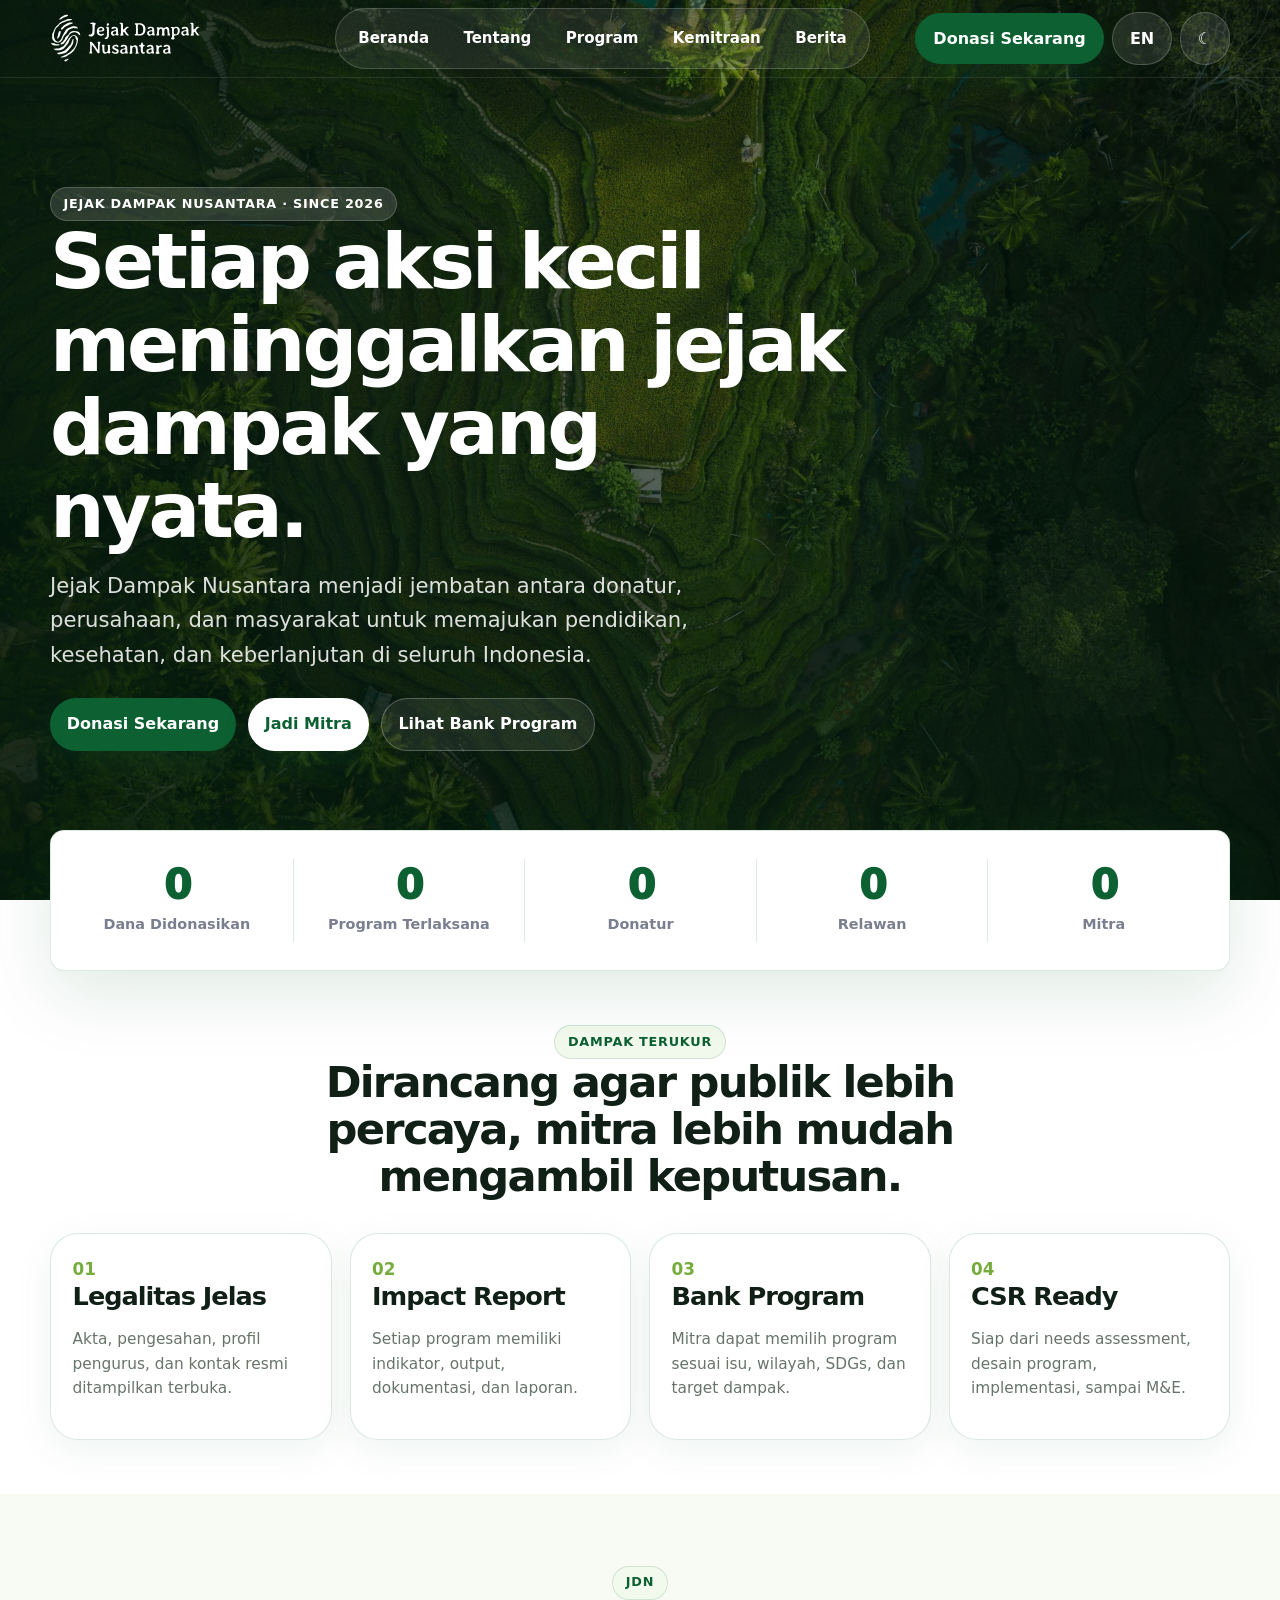
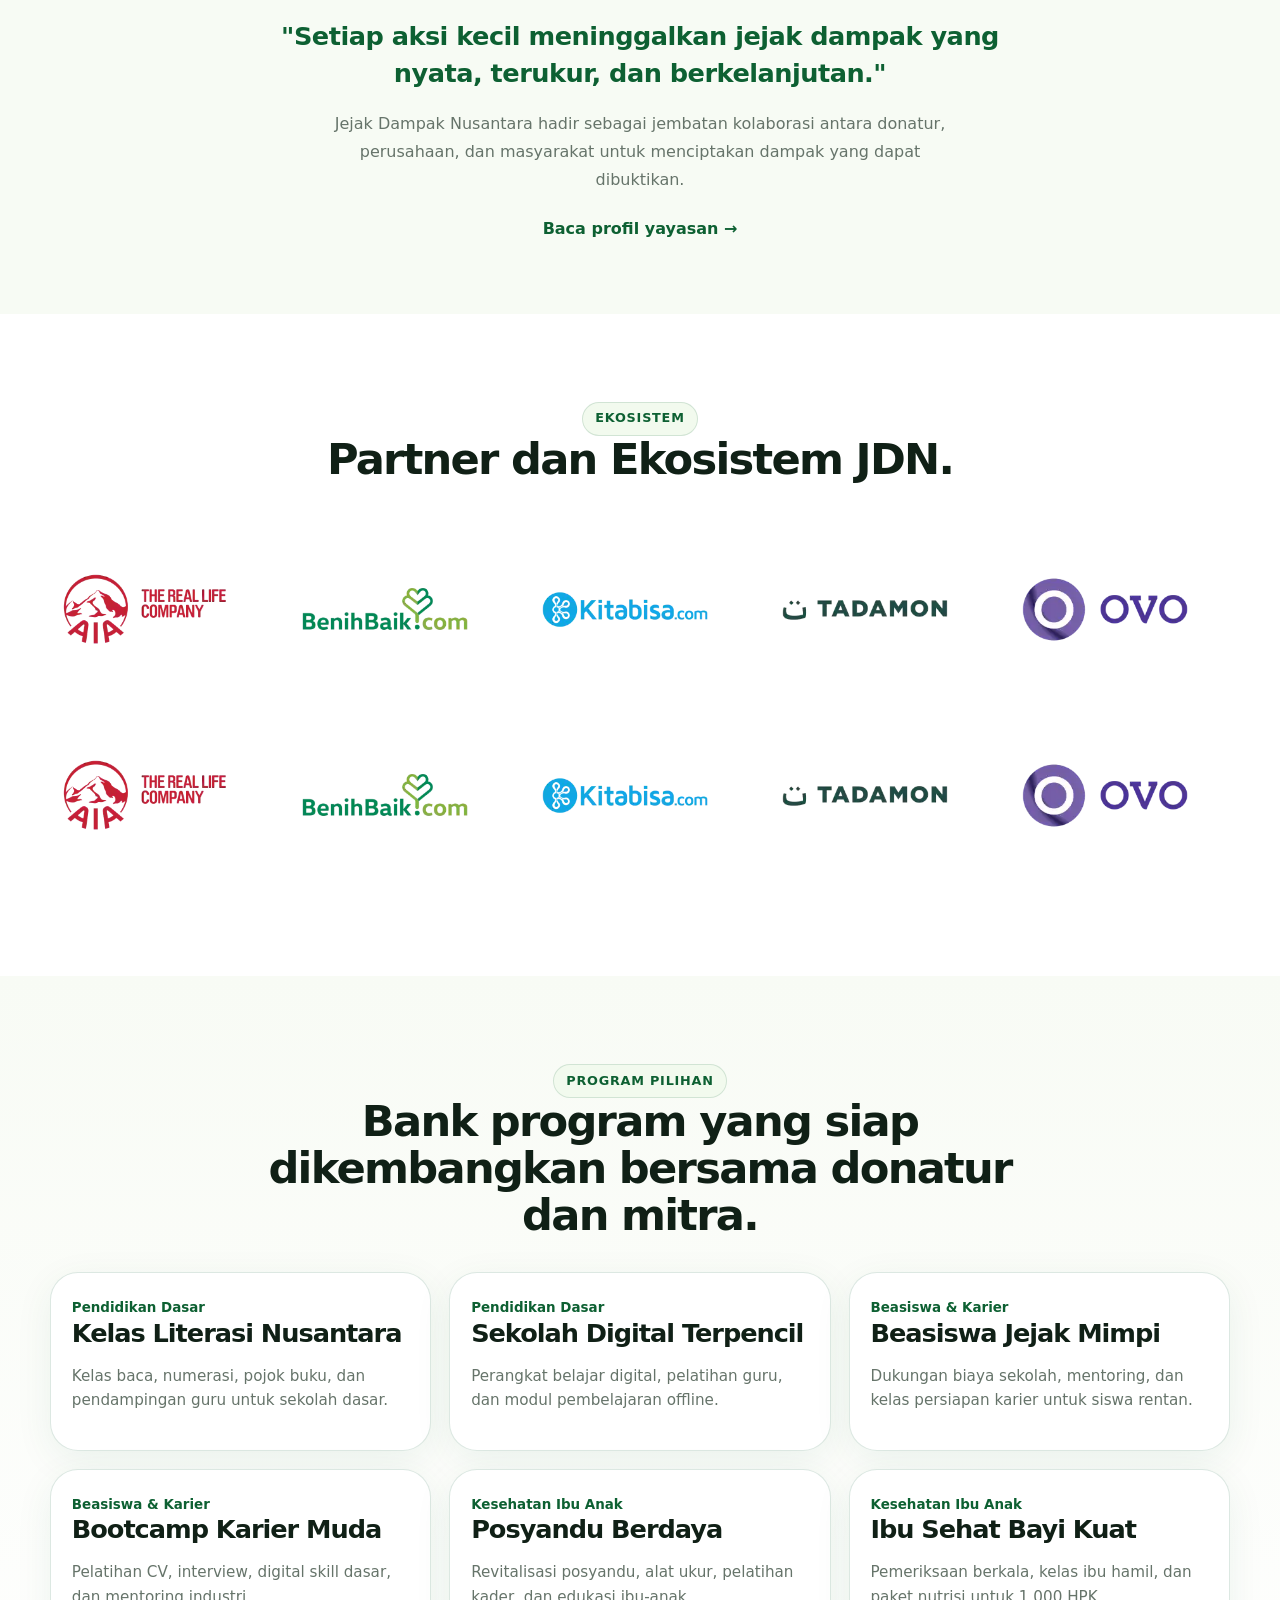
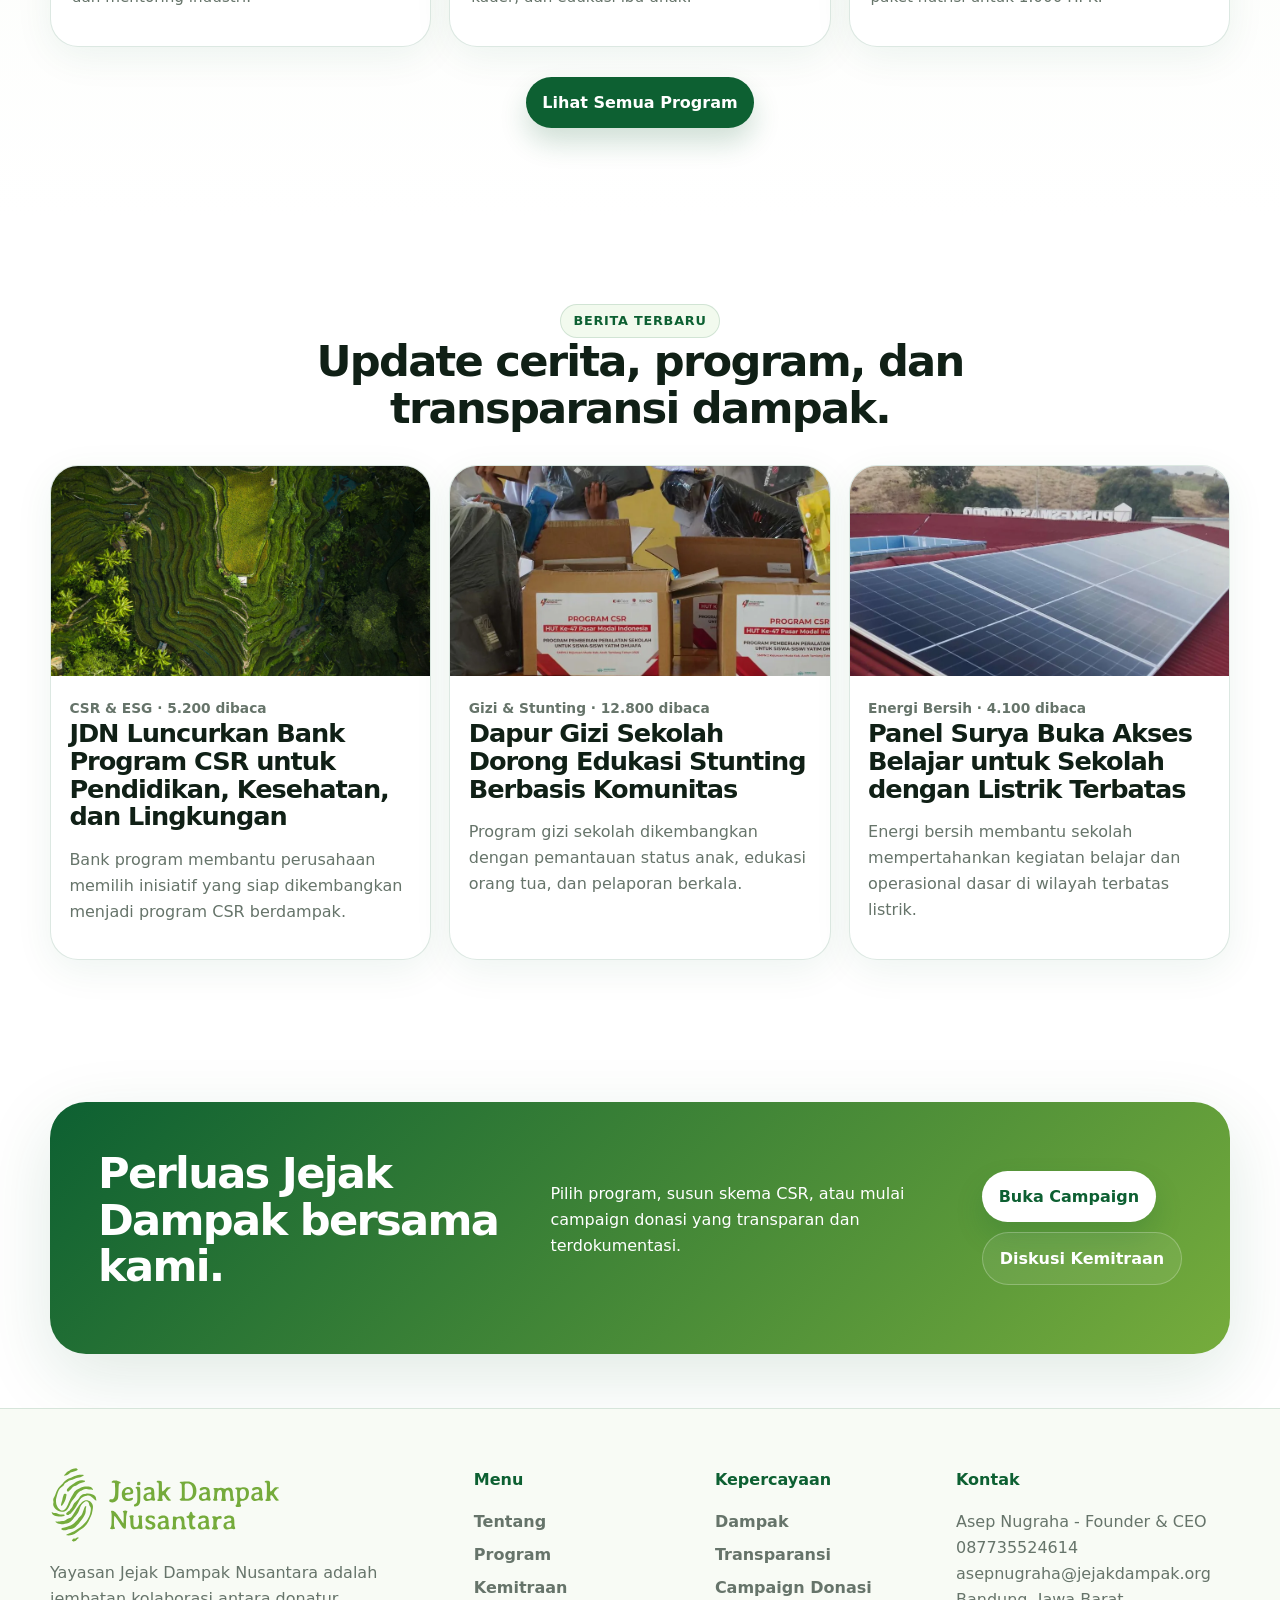
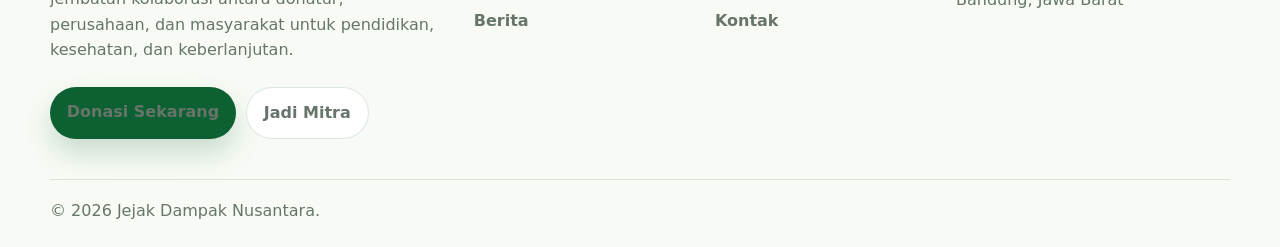
==== index.html @ 9e9b5a3c "initial commit after finish" ====
<!--
  ============================================================================
  File: index.html
  Deskripsi: Halaman beranda utama Jejak Dampak Nusantara
  Author: Aria Rahman
  Versi: 1.0.0
  ============================================================================
-->
<!doctype html>
<html lang="id" data-theme="light">
<head>
  <meta charset="utf-8">
  <meta name="viewport" content="width=device-width, initial-scale=1">
  <title>Beranda | Jejak Dampak Nusantara</title>
  <meta name="description" content="Website Company Profile Yayasan Jejak Dampak Nusantara">
  <link rel="icon" href="/assets/img/logo-mark.svg" type="image/svg+xml">
  
  <!-- Script untuk mencegah flicker - harus dimuat sebelum CSS -->
  <script>
    (function() {
      const savedTheme = localStorage.getItem('jdn-theme');
      const savedLang = localStorage.getItem('jdn-lang');
      
      if (savedTheme) {
        document.documentElement.setAttribute('data-theme', savedTheme);
      }
      
      if (savedLang) {
        document.documentElement.setAttribute('lang', savedLang);
      }
    })();
  </script>
  
  <link rel="stylesheet" href="/assets/css/global.css">
  <link rel="stylesheet" href="/assets/css/components.css">
  <link rel="stylesheet" href="/assets/css/home.css">
</head>
<body class="home-page">
  <a class="skip-link" href="#main">Lewati ke konten</a>

  <!-- Navbar akan di-load oleh JavaScript -->
  <div id="navbar-container"></div>

  <main id="main">
    <section class="hero-brand">
      <div class="hero-bg">
        <img src="/assets/img/hero-nusantara.webp" alt="Pemandangan terasering Nusantara dari atas">
      </div>
      <div class="hero-shade"></div>
      
      <!-- Cloud Animation -->
      <div class="cloud-tunnel" aria-hidden="true">
        <img class="cloud-img cloud-img-1" src="/assets/img/cloud/cloud-1.webp" alt="">
        <img class="cloud-img cloud-img-2" src="/assets/img/cloud/cloud-2.webp" alt="">
        <img class="cloud-img cloud-img-3" src="/assets/img/cloud/cloud-3.webp" alt="">
        <img class="cloud-img cloud-img-4" src="/assets/img/cloud/cloud-4.webp" alt="">
        <img class="cloud-img cloud-img-5" src="/assets/img/cloud/cloud-1.webp" alt="">
        <img class="cloud-img cloud-img-6" src="/assets/img/cloud/cloud-2.webp" alt="">
        <img class="cloud-img cloud-img-7" src="/assets/img/cloud/cloud-3.webp" alt="">
      </div>
      
      <div class="container hero-content">
        <div class="hero-copy">
          <span class="eyebrow" data-i18n="since2026">Jejak Dampak Nusantara · Since 2026</span>
          <h1 data-i18n="hero-title">Setiap aksi kecil meninggalkan jejak dampak yang nyata.</h1>
          <p data-i18n="hero-desc">Jejak Dampak Nusantara menjadi jembatan antara donatur, perusahaan, dan masyarakat untuk memajukan pendidikan, kesehatan, dan keberlanjutan di seluruh Indonesia.</p>
          <div class="hero-actions">
            <a class="btn" href="/donasi/" data-i18n="donate-now">Donasi Sekarang</a>
            <a class="btn btn-light" href="/kemitraan/" data-i18n="become-partner">Jadi Mitra</a>
            <a class="btn btn-ghost-white" href="/program/" data-i18n="view-programs">Lihat Bank Program</a>
          </div>
        </div>
      </div>
    </section>

    <section class="stats-floating">
      <div class="container stats-card-wide">
        <div>
          <strong data-count="15" data-suffix="+ Miliar">0</strong>
          <span data-i18n="funds-donated">Dana Didonasikan</span>
        </div>
        <div>
          <strong data-count="500" data-suffix="+">0</strong>
          <span data-i18n="programs-completed">Program Terlaksana</span>
        </div>
        <div>
          <strong data-count="75000" data-suffix="+">0</strong>
          <span data-i18n="donors">Donatur</span>
        </div>
        <div>
          <strong data-count="43" data-suffix="+">0</strong>
          <span data-i18n="volunteers">Relawan</span>
        </div>
        <div>
          <strong data-count="24" data-suffix="+">0</strong>
          <span data-i18n="partners">Mitra</span>
        </div>
      </div>
    </section>

    <section class="section compact" id="dampak">
      <div class="container section-head center">
        <span class="eyebrow green" data-i18n="measurable-impact">Dampak Terukur</span>
        <h2 data-i18n="impact-title">Dirancang agar publik lebih percaya, mitra lebih mudah mengambil keputusan.</h2>
      </div>
      <div class="container trust-grid">
        <article class="mini-card">
          <b>01</b>
          <h3 data-i18n="clear-legality">Legalitas Jelas</h3>
          <p data-i18n="legality-desc">Akta, pengesahan, profil pengurus, dan kontak resmi ditampilkan terbuka.</p>
        </article>
        <article class="mini-card">
          <b>02</b>
          <h3 data-i18n="impact-report">Impact Report</h3>
          <p data-i18n="report-desc">Setiap program memiliki indikator, output, dokumentasi, dan laporan.</p>
        </article>
        <article class="mini-card">
          <b>03</b>
          <h3 data-i18n="program-bank">Bank Program</h3>
          <p data-i18n="bank-desc">Mitra dapat memilih program sesuai isu, wilayah, SDGs, dan target dampak.</p>
        </article>
        <article class="mini-card">
          <b>04</b>
          <h3 data-i18n="csr-ready">CSR Ready</h3>
          <p data-i18n="csr-desc">Siap dari needs assessment, desain program, implementasi, sampai M&E.</p>
        </article>
      </div>
    </section>

    <section class="section simple-quote-section">
      <div class="container">
        <div class="simple-quote">
          <span class="eyebrow green">JDN</span>
          <p class="quote-text" data-i18n="quote-text">"Setiap aksi kecil meninggalkan jejak dampak yang nyata, terukur, dan berkelanjutan."</p>
          <p class="quote-desc" data-i18n="quote-desc">Jejak Dampak Nusantara hadir sebagai jembatan kolaborasi antara donatur, perusahaan, dan masyarakat untuk menciptakan dampak yang dapat dibuktikan.</p>
          <a class="text-link" href="/tentang/" data-i18n="read-profile">Baca profil yayasan →</a>
        </div>
      </div>
    </section>

    <section class="section">
      <div class="container">
        <div class="section-head center">
          <span class="eyebrow green" data-i18n="ecosystem">Ekosistem</span>
          <h2 data-i18n="ecosystem-title">Partner dan Ekosistem JDN.</h2>
        </div>
        <div class="brand-marquee">
          <div class="brand-track" id="brandTrack1"></div>
        </div>
        <div class="brand-marquee">
          <div class="brand-track reverse" id="brandTrack2"></div>
        </div>
      </div>
    </section>

    <section class="section soft-bg">
      <div class="container section-head center">
        <span class="eyebrow green" data-i18n="featured-programs">Program Pilihan</span>
        <h2 data-i18n="programs-title">Bank program yang siap dikembangkan bersama donatur dan mitra.</h2>
      </div>
      <div class="container home-program-grid" id="homeProgramGrid">
        <!-- Programs will be loaded here -->
      </div>
      <div class="center-action">
        <a class="btn" href="/program/" data-i18n="view-all-programs">Lihat Semua Program</a>
      </div>
    </section>

    <section class="section">
      <div class="container section-head center">
        <span class="eyebrow green" data-i18n="latest-news">Berita Terbaru</span>
        <h2 data-i18n="news-title">Update cerita, program, dan transparansi dampak.</h2>
      </div>
      <div class="container news-grid three" id="homeNewsGrid">
        <!-- News will be loaded here -->
      </div>
    </section>

    <section class="section compact">
      <div class="container cta-band">
        <h2 data-i18n="cta-title">Perluas Jejak Dampak bersama kami.</h2>
        <p data-i18n="cta-desc">Pilih program, susun skema CSR, atau mulai campaign donasi yang transparan dan terdokumentasi.</p>
        <div>
          <a class="btn btn-light" href="/donasi/" data-i18n="open-campaign">Buka Campaign</a>
          <a class="btn btn-ghost-white" href="/kemitraan/" data-i18n="partnership-discussion">Diskusi Kemitraan</a>
        </div>
      </div>
    </section>
  </main>

  <!-- Footer akan di-load oleh JavaScript -->
  <div id="footer-container"></div>

  <!-- Scripts -->
  <script src="/assets/js/components.js"></script>
  <script src="/assets/js/translations/components.js"></script>
  <script src="/assets/js/translations/home.js"></script>
  <script src="/assets/js/home.js"></script>
</body>
</html>
---- assets/css/global.css ----
/*
  ============================================================================
  File: global.css
  Deskripsi: Style global untuk seluruh halaman
  Author: Aria Rahman
  Versi: 1.0.0
  ============================================================================
*/

:root {
  --main: #76ac3c;
  --deep: #0d6032;
  --deep2: #063e23;
  --lime: #9be248;
  --paper: #fff;
  --ink: #102016;
  --muted: #66746a;
  --soft: #f2faee;
  --soft2: #f8fbf5;
  --line: rgba(13, 96, 50, 0.14);
  --shadow: 0 22px 70px rgba(13, 96, 50, 0.13);
  --radius: 28px;
  --container: 1180px;
  --nav: 78px;
  color-scheme: light;
}

[data-theme="dark"] {
  --paper: #07150e;
  --ink: #f4fff5;
  --muted: #b9cbbc;
  --soft: #10291b;
  --soft2: #0b1d13;
  --line: rgba(155, 226, 72, 0.18);
  --shadow: 0 22px 70px rgba(0, 0, 0, 0.35);
  color-scheme: dark;
}

* {
  box-sizing: border-box;
  margin: 0;
  padding: 0;
}

html {
  scroll-behavior: smooth;
}

body {
  font-family: Inter, ui-sans-serif, system-ui, -apple-system, "Segoe UI", sans-serif;
  background: var(--paper);
  color: var(--ink);
  line-height: 1.62;
  overflow-x: hidden;
  transition: background-color 0.3s ease, color 0.3s ease;
}

a {
  text-decoration: none;
  color: inherit;
}

img {
  max-width: 100%;
  display: block;
}

button,
input,
select,
textarea {
  font: inherit;
}

.container {
  width: min(var(--container), calc(100% - 40px));
  margin: auto;
}

.skip-link {
  position: absolute;
  top: -100px;
  left: 16px;
  z-index: 9999;
  background: var(--deep);
  color: #fff;
  padding: 0.8rem 1rem;
  border-radius: 999px;
}

.skip-link:focus {
  top: 14px;
}

/* Typography */
h1, h2, h3 {
  letter-spacing: -0.04em;
  line-height: 1.08;
  margin: 0 0 1rem;
}

h1 {
  font-size: clamp(2.8rem, 6vw, 5.7rem);
}

h2 {
  font-size: clamp(2rem, 4vw, 2.7rem);
}

h3 {
  font-size: clamp(1.25rem, 2vw, 1.65rem);
}

p {
  color: var(--muted);
  margin: 0 0 1rem;
}

/* Buttons */
.btn,
.pill-btn {
  display: inline-flex;
  align-items: center;
  justify-content: center;
  border-radius: 999px;
  min-height: 44px;
  padding: 0.78rem 1.05rem;
  border: 0;
  background: var(--deep);
  color: #fff;
  font-weight: 900;
  cursor: pointer;
  white-space: nowrap;
  box-shadow: 0 14px 28px rgba(13, 96, 50, 0.2);
  transition: 0.2s ease;
}

.btn:hover,
.pill-btn:hover {
  transform: translateY(-1px);
}

.btn-outline,
.pill-btn {
  background: var(--paper);
  color: var(--deep);
  border: 1px solid var(--line);
  box-shadow: none;
}

.btn-light {
  background: #fff;
  color: var(--deep);
}

.btn-ghost-white {
  background: rgba(255, 255, 255, 0.08);
  border: 1px solid rgba(255, 255, 255, 0.24);
  color: #fff;
  box-shadow: none;
}

/* Sections */
.section {
  padding: 88px 0;
}

.section.compact {
  padding: 54px 0;
}

.section-head {
  max-width: 760px;
}

.section-head.center {
  text-align: center;
  margin: 0 auto 34px;
}

.eyebrow,
.badge {
  display: inline-flex;
  gap: 0.5rem;
  align-items: center;
  border-radius: 999px;
  padding: 0.35rem 0.78rem;
  border: 1px solid rgba(255, 255, 255, 0.18);
  background: rgba(255, 255, 255, 0.14);
  font-size: 0.8rem;
  font-weight: 900;
  letter-spacing: 0.06em;
  text-transform: uppercase;
}

.eyebrow.green,
.badge {
  background: var(--soft);
  border-color: var(--line);
  color: var(--deep);
}

[data-theme="dark"] .eyebrow.green,
[data-theme="dark"] .badge {
  color: var(--lime);
}

/* Cards */
.mini-card,
.program-tile,
.news-card {
  background: var(--paper);
  border: 1px solid var(--line);
  border-radius: var(--radius);
  box-shadow: 0 10px 38px rgba(13, 96, 50, 0.07);
}

.mini-card {
  padding: 1.35rem;
}

.mini-card b {
  color: var(--main);
  font-size: 1.05rem;
}

.mini-card p {
  font-size: 0.96rem;
}

/* Reveal Animation */
.reveal {
  opacity: 0;
  transform: translateY(18px);
  transition: 0.65s ease;
}

.reveal.in-view {
  opacity: 1;
  transform: none;
}

/* Responsive */
@media (max-width: 900px) {
  :root {
    --nav: 70px;
  }
  
  .container {
    width: min(100% - 28px, var(--container));
  }
  
  .section {
    padding: 62px 0;
  }
}
---- assets/css/components.css ----
/*
  ============================================================================
  File: components.css
  Deskripsi: Style untuk komponen navbar dan footer
  Author: Aria Rahman
  Versi: 1.0.0
  ============================================================================
*/

/* ============ NAVBAR STYLES ============ */
.site-header {
  position: fixed;
  top: 0;
  left: 0;
  right: 0;
  z-index: 1000;
  height: var(--nav);
  border-bottom: 1px solid var(--line);
  background: var(--paper);
  backdrop-filter: blur(18px);
  transition:
    background 0.3s ease,
    backdrop-filter 0.3s ease,
    border-color 0.3s ease;
}

/* Homepage Hero Integration */
.site-header.hero-integrated {
  background: transparent;
  border-bottom: 1px solid rgba(255, 255, 255, 0.1);
  backdrop-filter: blur(0);
}

.site-header.hero-integrated .nav-center {
  background: rgba(255, 255, 255, 0.08);
  border: 1px solid rgba(255, 255, 255, 0.18);
  backdrop-filter: blur(10px);
}

.site-header.hero-integrated .nav-center a {
  color: #fff;
}

.site-header.hero-integrated .nav-center a:hover,
.site-header.hero-integrated .nav-center a.active {
  background: rgba(255, 255, 255, 0.2);
  color: #fff;
  box-shadow: 0 8px 22px rgba(0, 0, 0, 0.2);
}

.site-header.hero-integrated .brand img {
  filter: brightness(0) invert(1);
}

.site-header.hero-integrated .pill-btn {
  background: rgba(255, 255, 255, 0.1);
  color: #fff;
  border: 1px solid rgba(255, 255, 255, 0.2);
}

.site-header.hero-integrated .hamburger span {
  background: #fff;
}

.site-header.hero-integrated .hamburger {
  border-color: rgba(255, 255, 255, 0.3);
}

/* Saat scroll melewati hero, navbar menjadi putih */
.site-header.scrolled {
  background: var(--paper);
  border-bottom: 1px solid var(--line);
  backdrop-filter: blur(18px);
  box-shadow: 0 2px 10px rgba(0, 0, 0, 0.05);
}

.site-header.scrolled .nav-center {
  background: color-mix(in srgb, var(--soft) 68%, transparent);
  border: 1px solid var(--line);
  backdrop-filter: none;
}

.site-header.scrolled .nav-center a {
  color: color-mix(in srgb, var(--ink) 76%, var(--muted));
}

.site-header.scrolled .nav-center a:hover,
.site-header.scrolled .nav-center a.active {
  background: var(--paper);
  color: var(--deep);
  box-shadow: 0 8px 22px rgba(13, 96, 50, 0.08);
}

.site-header.scrolled .brand img {
  filter: none;
}

.site-header.scrolled .pill-btn {
  background: var(--paper);
  color: var(--deep);
  border: 1px solid var(--line);
}

.site-header.scrolled .hamburger span {
  background: var(--ink);
}

.site-header.scrolled .hamburger {
  border-color: var(--line);
  background: var(--paper);
}

.nav-shell {
  height: 100%;
  display: grid;
  grid-template-columns: 240px 1fr auto;
  gap: 18px;
  align-items: center;
}

.brand img {
  width: 150px;
  height: auto;
}

.nav-center {
  justify-self: center;
  display: flex;
  gap: 4px;
  padding: 7px;
  background: color-mix(in srgb, var(--soft) 68%, transparent);
  border: 1px solid var(--line);
  border-radius: 999px;
}

.nav-center a {
  white-space: nowrap;
  padding: 0.62rem 0.95rem;
  border-radius: 999px;
  font-weight: 800;
  color: color-mix(in srgb, var(--ink) 76%, var(--muted));
  font-size: 0.94rem;
  transition: all 0.2s ease;
}

.nav-center a:hover,
.nav-center a.active {
  background: var(--paper);
  color: var(--deep);
  box-shadow: 0 8px 22px rgba(13, 96, 50, 0.08);
}

[data-theme="dark"] .nav-center a:hover,
[data-theme="dark"] .nav-center a.active {
  color: var(--lime);
}

.nav-actions {
  display: flex;
  align-items: center;
  gap: 8px;
  white-space: nowrap;
}

.btn-donate {
  padding-inline: 1.15rem;
}

.hamburger {
  display: none;
  width: 44px;
  height: 44px;
  border-radius: 999px;
  border: 1px solid var(--line);
  background: var(--paper);
  padding: 10px;
  cursor: pointer;
}

.hamburger span {
  display: block;
  height: 2px;
  background: var(--ink);
  margin: 5px;
  border-radius: 2px;
}

.mobile-panel {
  display: none;
}

/* ============ FOOTER STYLES ============ */
.site-footer {
  background: var(--soft2);
  border-top: 1px solid var(--line);
  padding: 58px 0 24px;
}

.footer-layout {
  display: grid;
  grid-template-columns: 1.3fr 0.7fr 0.7fr 0.9fr;
  gap: 28px;
}

.footer-logo {
  width: 230px;
  margin-bottom: 1rem;
}

.footer-layout h4 {
  margin: 0 0 1rem;
  color: var(--deep);
}

.footer-layout a {
  display: block;
  margin: 0.45rem 0;
  color: var(--muted);
  font-weight: 780;
}

.footer-layout a:hover {
  color: var(--deep);
}

.footer-actions {
  display: flex;
  gap: 10px;
  flex-wrap: wrap;
}

.footer-bottom {
  border-top: 1px solid var(--line);
  margin-top: 32px;
  padding-top: 18px;
  display: flex;
  justify-content: space-between;
  gap: 12px;
  flex-wrap: wrap;
  color: var(--muted);
}

/* ============ RESPONSIVE ============ */
@media (max-width: 900px) {
  .site-header {
    height: var(--nav);
  }

  .nav-shell {
    grid-template-columns: 1fr auto;
  }

  .brand img {
    width: 150px;
    height: auto;
  }

  .nav-center,
  .btn-donate {
    display: none;
  }

  .hamburger {
    display: block;
  }

  .nav-actions {
    gap: 6px;
  }

  .pill-btn {
    min-width: 42px;
    padding: 0 0.75rem;
  }

  .mobile-panel {
    position: fixed;
    left: 14px;
    right: 14px;
    top: calc(var(--nav) + 10px);
    display: none;
    grid-template-columns: 1fr;
    background: var(--paper);
    border: 1px solid var(--line);
    box-shadow: var(--shadow);
    border-radius: 24px;
    padding: 0.6rem;
    z-index: 999;
  }

  .mobile-panel.open {
    display: grid;
  }

  .mobile-panel a {
    padding: 0.85rem 1rem;
    border-radius: 16px;
    font-weight: 900;
  }

  .mobile-panel a:hover {
    background: var(--soft);
  }

  .footer-layout {
    grid-template-columns: 1fr;
  }

  .footer-bottom {
    display: block;
  }
}
---- assets/css/home.css ----
/*
  ============================================================================
  File: home.css
  Deskripsi: Style khusus untuk halaman beranda
  Author: Aria Rahman
  Versi: 1.0.0
  ============================================================================
*/

/* ============ HERO SECTION ============ */
.hero-brand {
  position: relative;
  min-height: 100vh;
  overflow: hidden;
  isolation: isolate;
  padding-top: var(--nav);
}

.hero-bg {
  position: absolute;
  inset: 0;
  z-index: 0;
  overflow: hidden;
}

.hero-bg img {
  width: 100%;
  height: 100%;
  object-fit: cover;
  transform: scale(1);
  animation: heroZoomIn 18s ease-in-out infinite alternate;
}

@keyframes heroZoomIn {
  from {
    transform: scale(1);
  }
  to {
    transform: scale(1.12);
  }
}

.hero-shade {
  position: absolute;
  inset: 0;
  z-index: 1;
  background: linear-gradient(
      90deg,
      rgba(4, 24, 13, 0.78) 0%,
      rgba(4, 24, 13, 0.52) 42%,
      rgba(4, 24, 13, 0.28) 100%
    ),
    linear-gradient(
      180deg,
      rgba(4, 24, 13, 0.1) 0%,
      rgba(4, 24, 13, 0.62) 100%
    );
}

/* ============ CLOUD ANIMATION ============ */
.cloud-tunnel {
  position: absolute;
  inset: 0;
  z-index: 2;
  pointer-events: none;
  overflow: hidden;
  perspective: 900px;
}

.cloud-img {
  position: absolute;
  width: 520px;
  height: auto;
  opacity: 0;
  object-fit: contain;
  filter: blur(4px);
  mix-blend-mode: screen;
  animation: cloudMoveToCamera 10s linear infinite;
  pointer-events: none;
}

.cloud-img-1 {
  top: 8%;
  left: -12%;
  width: 620px;
  animation-delay: -1s;
}

.cloud-img-2 {
  top: 28%;
  right: -16%;
  width: 560px;
  animation-delay: -2.5s;
}

.cloud-img-3 {
  bottom: 14%;
  left: 12%;
  width: 720px;
  animation-delay: -5s;
}

.cloud-img-4 {
  top: 52%;
  right: 8%;
  width: 480px;
  animation-delay: -7.5s;
}

.cloud-img-5 {
  top: 2%;
  right: 8%;
  width: 480px;
  animation-delay: -2s;
}

.cloud-img-6 {
  bottom: 2%;
  left: -12%;
  width: 480px;
  animation-delay: -6s;
}

.cloud-img-7 {
  bottom: 2%;
  right: 2%;
  width: 480px;
  animation-delay: -4s;
}

@keyframes cloudMoveToCamera {
  0% {
    opacity: 0;
    transform: translate3d(0, 0, -500px) scale(0.45);
    filter: blur(7px);
  }

  18% {
    opacity: 0.28;
  }

  45% {
    opacity: 0.48;
    filter: blur(3px);
  }

  72% {
    opacity: 0.36;
    transform: translate3d(40px, 20px, 120px) scale(1.55);
    filter: blur(4px);
  }

  100% {
    opacity: 0;
    transform: translate3d(90px, 40px, 420px) scale(2.8);
    filter: blur(12px);
  }
}

.hero-content {
  position: relative;
  z-index: 3;
  min-height: calc(100vh - var(--nav));
  display: flex;
  align-items: center;
  padding: 70px 0 110px;
}

.hero-copy {
  max-width: 820px;
  color: #fff;
}

.hero-copy h1 {
  color: #fff;
}

.hero-copy p {
  font-size: clamp(1.04rem, 2vw, 1.32rem);
  max-width: 700px;
  color: rgba(255, 255, 255, 0.86);
}

.hero-actions {
  display: flex;
  flex-wrap: wrap;
  gap: 12px;
  margin-top: 26px;
}

/* ============ STATS SECTION ============ */
.stats-floating {
  position: relative;
  z-index: 5;
  margin-top: -70px;
}

.stats-card-wide {
  display: grid;
  grid-template-columns: repeat(5, 1fr);
  gap: 0;
  background: var(--paper);
  border: 1px solid var(--line);
  box-shadow: var(--shadow);
  border-radius: 14px;
  padding: 28px 10px;
}

.stats-card-wide div {
  text-align: center;
  padding: 6px 10px;
}

.stats-card-wide div + div {
  border-left: 1px solid var(--line);
}

.stats-card-wide strong {
  display: block;
  font-size: clamp(1.5rem, 3.5vw, 2.5rem);
  line-height: 1;
  color: #0d6032;
  font-weight: 1000;
  letter-spacing: -0.04em;
}

.stats-card-wide span {
  display: block;
  color: #7a7f8f;
  font-size: 0.9rem;
  font-weight: 800;
  margin-top: 8px;
}

/* ============ TRUST GRID ============ */
.trust-grid {
  display: grid;
  grid-template-columns: repeat(4, 1fr);
  gap: 18px;
}

/* ============ QUOTE SECTION ============ */
.simple-quote-section {
  padding: 72px 0;
  background: var(--soft-bg, #f7fbf4);
}

.simple-quote {
  max-width: 760px;
  margin: 0 auto;
  text-align: center;
}

.simple-quote .eyebrow {
  margin-bottom: 18px;
}

.quote-text {
  margin: 0 auto 18px;
  font-size: clamp(1.35rem, 2vw, 2rem);
  line-height: 1.45;
  font-weight: 700;
  color: var(--deep, #0d6032);
  letter-spacing: -0.02em;
}

.quote-desc {
  max-width: 640px;
  margin: 0 auto 22px;
  font-size: 1rem;
  line-height: 1.75;
  color: var(--muted, #5d6b61);
}

[data-theme="dark"] .simple-quote-section {
  background: #0a1b13;
}

[data-theme="dark"] .quote-text {
  color: #eff9f0;
}

[data-theme="dark"] .quote-desc {
  color: #b5c8b9;
}

/* ============ BRAND MARQUEE ============ */
.brand-marquee {
  width: 100%;
  overflow: hidden;
  padding: 28px 0;
}

.brand-track {
  display: flex;
  align-items: center;
  gap: 50px;
  width: max-content;
  animation: brandMarquee 45s linear infinite;
}

.brand-track.reverse {
  animation-direction: reverse;
}

.brand-track img {
  width: auto;
  height: 130px;
  max-width: 190px;
  object-fit: contain;
  flex: 0 0 auto;
  opacity: 1;
  filter: none;
}

@keyframes brandMarquee {
  from {
    transform: translateX(0);
  }
  to {
    transform: translateX(-50%);
  }
}

/* ============ PROGRAM GRID ============ */
.home-program-grid {
  display: grid;
  grid-template-columns: repeat(3, 1fr);
  gap: 18px;
}

.program-tile {
  display: block;
  padding: 1.3rem;
}

.program-tile span {
  font-size: 0.84rem;
  color: var(--deep);
  font-weight: 900;
}

.program-tile p {
  font-size: 0.95rem;
}

.center-action {
  text-align: center;
  margin-top: 30px;
}

/* ============ NEWS GRID ============ */
.news-grid.three {
  display: grid;
  grid-template-columns: repeat(3, 1fr);
  gap: 18px;
}

.news-card {
  overflow: hidden;
  display: block;
}

.news-card img {
  height: 210px;
  width: 100%;
  object-fit: cover;
}

.news-card div {
  padding: 1.15rem;
}

.meta {
  color: var(--muted);
  font-size: 0.86rem;
  font-weight: 800;
}

/* ============ CTA BAND ============ */
.cta-band {
  background: linear-gradient(135deg, var(--deep), var(--main));
  color: #fff;
  border-radius: 36px;
  padding: clamp(1.4rem, 4vw, 3rem);
  display: flex;
  align-items: center;
  justify-content: space-between;
  gap: 24px;
  box-shadow: var(--shadow);
  overflow: hidden;
}

.cta-band h2,
.cta-band p {
  color: #fff;
  max-width: 720px;
}

.cta-band div {
  display: flex;
  gap: 10px;
  flex-wrap: wrap;
}

/* ============ SOFT BACKGROUND ============ */
.soft-bg {
  background: linear-gradient(180deg, var(--soft2), var(--paper));
}

/* ============ TEXT LINK ============ */
.text-link {
  color: var(--deep);
  font-weight: 900;
}

/* ============ RESPONSIVE ============ */
@media (max-width: 900px) {
  .hero-brand {
    min-height: auto;
    padding-top: var(--nav);
  }
  
  .hero-content {
    min-height: calc(100vh - var(--nav));
    padding: 54px 0 112px;
  }
  
  .hero-copy h1 {
    font-size: 2.7rem;
  }
  
  .hero-actions {
    display: grid;
  }
  
  .stats-floating {
    margin-top: -52px;
  }
  
  .stats-card-wide {
    grid-template-columns: 1fr;
    padding: 12px;
  }
  
  .stats-card-wide div + div {
    border-left: 0;
    border-top: 1px solid var(--line);
  }
  
  .stats-card-wide strong {
    font-size: 3rem;
  }
  
  .trust-grid,
  .home-program-grid,
  .news-grid.three {
    grid-template-columns: 1fr;
  }
  
  .cta-band {
    display: block;
  }
  
  .cta-band div {
    margin-top: 16px;
  }
  
  .brand-track img {
    height: 48px;
    max-width: 150px;
  }
  
  .brand-track {
    gap: 38px;
    animation-duration: 34s;
  }
  
  .cloud-img {
    width: 300px;
  }
}
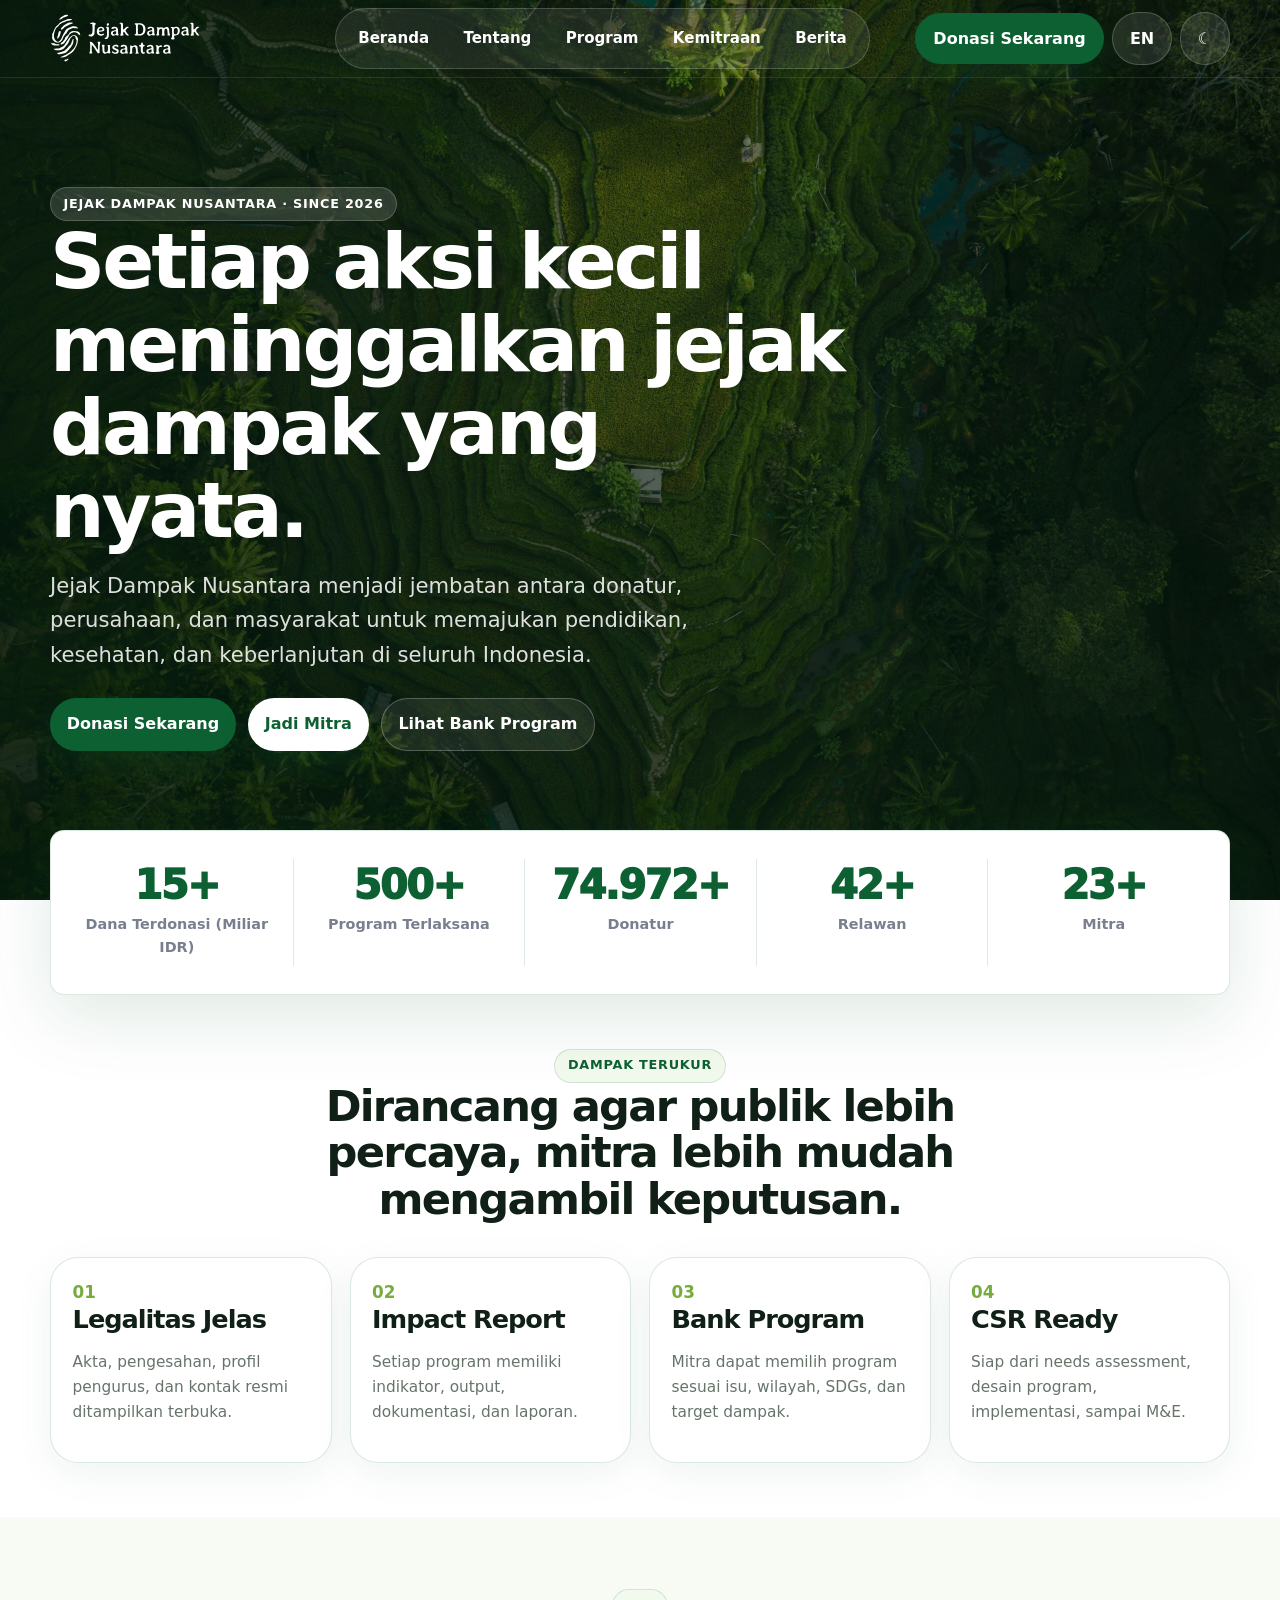
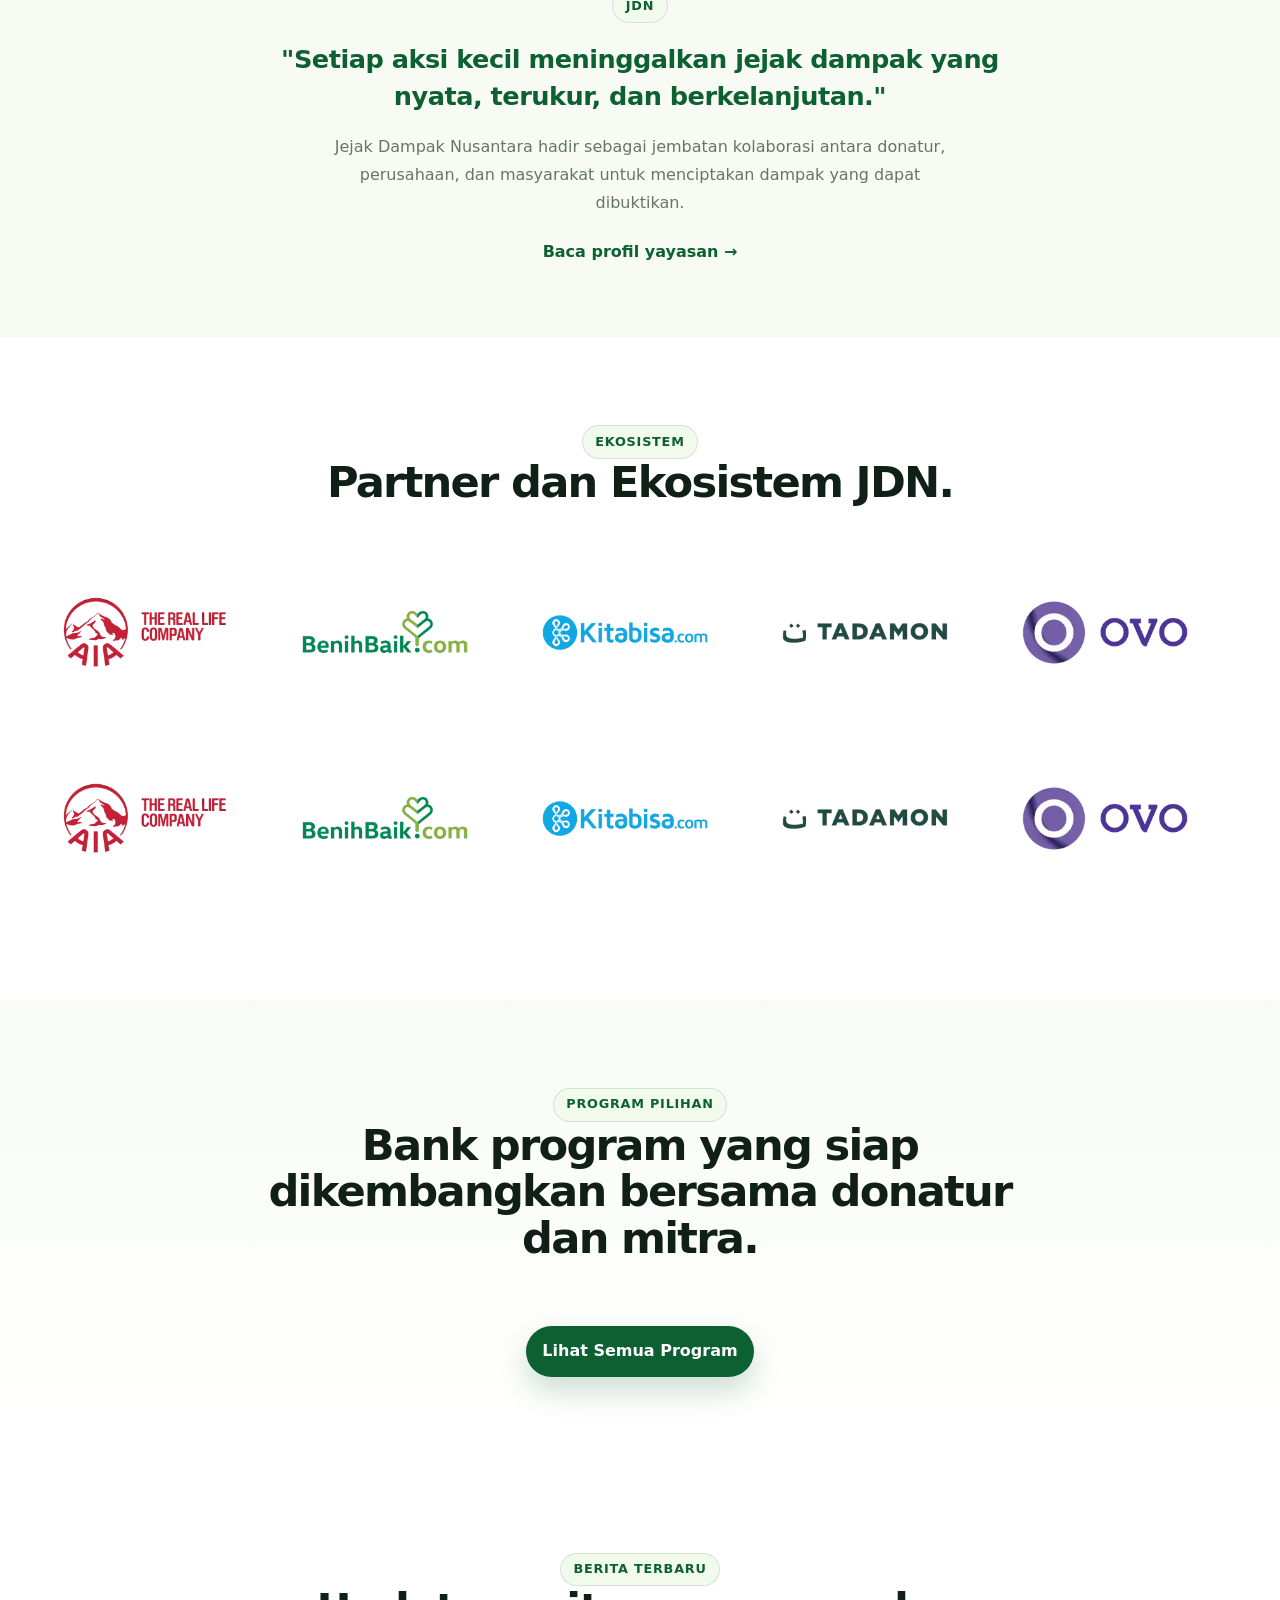
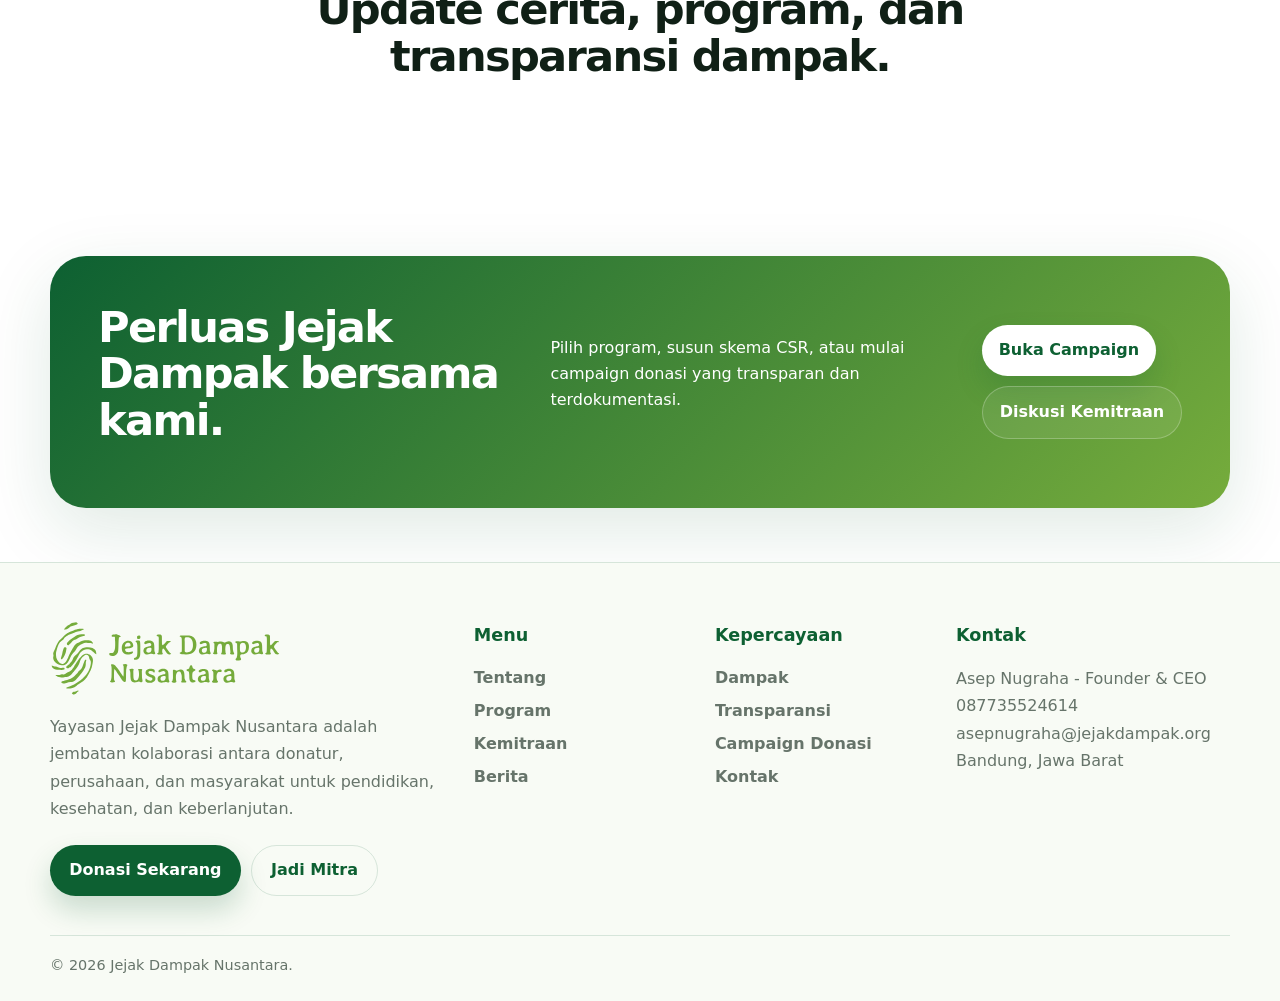
==== commit eb8d118d: "fix testimoni and count" ====
--- a/index.html
+++ b/index.html
@@ -7,13 +7,13 @@
   ============================================================================
 -->
 <!doctype html>
-<html lang="id" data-theme="light">
+<html data-base-path="." lang="id" data-theme="light">
 <head>
   <meta charset="utf-8">
   <meta name="viewport" content="width=device-width, initial-scale=1">
   <title>Beranda | Jejak Dampak Nusantara</title>
   <meta name="description" content="Website Company Profile Yayasan Jejak Dampak Nusantara">
-  <link rel="icon" href="/assets/img/logo-mark.svg" type="image/svg+xml">
+  <link rel="icon" href="assets/img/logo-mark.svg" type="image/svg+xml">
   
   <!-- Script untuk mencegah flicker - harus dimuat sebelum CSS -->
   <script>
@@ -31,9 +31,9 @@
     })();
   </script>
   
-  <link rel="stylesheet" href="/assets/css/global.css">
-  <link rel="stylesheet" href="/assets/css/components.css">
-  <link rel="stylesheet" href="/assets/css/home.css">
+  <link rel="stylesheet" href="assets/css/global.css">
+  <link rel="stylesheet" href="assets/css/components.css">
+  <link rel="stylesheet" href="assets/css/home.css">
 </head>
 <body class="home-page">
   <a class="skip-link" href="#main">Lewati ke konten</a>
@@ -44,19 +44,19 @@
   <main id="main">
     <section class="hero-brand">
       <div class="hero-bg">
-        <img src="/assets/img/hero-nusantara.webp" alt="Pemandangan terasering Nusantara dari atas">
+        <img src="assets/img/hero-nusantara.webp" alt="Pemandangan terasering Nusantara dari atas">
       </div>
       <div class="hero-shade"></div>
       
       <!-- Cloud Animation -->
       <div class="cloud-tunnel" aria-hidden="true">
-        <img class="cloud-img cloud-img-1" src="/assets/img/cloud/cloud-1.webp" alt="">
-        <img class="cloud-img cloud-img-2" src="/assets/img/cloud/cloud-2.webp" alt="">
-        <img class="cloud-img cloud-img-3" src="/assets/img/cloud/cloud-3.webp" alt="">
-        <img class="cloud-img cloud-img-4" src="/assets/img/cloud/cloud-4.webp" alt="">
-        <img class="cloud-img cloud-img-5" src="/assets/img/cloud/cloud-1.webp" alt="">
-        <img class="cloud-img cloud-img-6" src="/assets/img/cloud/cloud-2.webp" alt="">
-        <img class="cloud-img cloud-img-7" src="/assets/img/cloud/cloud-3.webp" alt="">
+        <img class="cloud-img cloud-img-1" src="assets/img/cloud/cloud-1.webp" alt="">
+        <img class="cloud-img cloud-img-2" src="assets/img/cloud/cloud-2.webp" alt="">
+        <img class="cloud-img cloud-img-3" src="assets/img/cloud/cloud-3.webp" alt="">
+        <img class="cloud-img cloud-img-4" src="assets/img/cloud/cloud-4.webp" alt="">
+        <img class="cloud-img cloud-img-5" src="assets/img/cloud/cloud-1.webp" alt="">
+        <img class="cloud-img cloud-img-6" src="assets/img/cloud/cloud-2.webp" alt="">
+        <img class="cloud-img cloud-img-7" src="assets/img/cloud/cloud-3.webp" alt="">
       </div>
       
       <div class="container hero-content">
@@ -65,9 +65,9 @@
           <h1 data-i18n="hero-title">Setiap aksi kecil meninggalkan jejak dampak yang nyata.</h1>
           <p data-i18n="hero-desc">Jejak Dampak Nusantara menjadi jembatan antara donatur, perusahaan, dan masyarakat untuk memajukan pendidikan, kesehatan, dan keberlanjutan di seluruh Indonesia.</p>
           <div class="hero-actions">
-            <a class="btn" href="/donasi/" data-i18n="donate-now">Donasi Sekarang</a>
-            <a class="btn btn-light" href="/kemitraan/" data-i18n="become-partner">Jadi Mitra</a>
-            <a class="btn btn-ghost-white" href="/program/" data-i18n="view-programs">Lihat Bank Program</a>
+            <a class="btn" href="donasi/" data-i18n="donate-now">Donasi Sekarang</a>
+            <a class="btn btn-light" href="kemitraan/" data-i18n="become-partner">Jadi Mitra</a>
+            <a class="btn btn-ghost-white" href="program/" data-i18n="view-programs">Lihat Bank Program</a>
           </div>
         </div>
       </div>
@@ -76,8 +76,8 @@
     <section class="stats-floating">
       <div class="container stats-card-wide">
         <div>
-          <strong data-count="15" data-suffix="+ Miliar">0</strong>
-          <span data-i18n="funds-donated">Dana Didonasikan</span>
+          <strong data-count="15" data-suffix="+">0</strong>
+          <span data-i18n="funds-donated">Dana Terdonasi (Miliar Rupiah)</span>
         </div>
         <div>
           <strong data-count="500" data-suffix="+">0</strong>
@@ -133,7 +133,7 @@
           <span class="eyebrow green">JDN</span>
           <p class="quote-text" data-i18n="quote-text">"Setiap aksi kecil meninggalkan jejak dampak yang nyata, terukur, dan berkelanjutan."</p>
           <p class="quote-desc" data-i18n="quote-desc">Jejak Dampak Nusantara hadir sebagai jembatan kolaborasi antara donatur, perusahaan, dan masyarakat untuk menciptakan dampak yang dapat dibuktikan.</p>
-          <a class="text-link" href="/tentang/" data-i18n="read-profile">Baca profil yayasan →</a>
+          <a class="text-link" href="tentang/" data-i18n="read-profile">Baca profil yayasan →</a>
         </div>
       </div>
     </section>
@@ -162,7 +162,7 @@
         <!-- Programs will be loaded here -->
       </div>
       <div class="center-action">
-        <a class="btn" href="/program/" data-i18n="view-all-programs">Lihat Semua Program</a>
+        <a class="btn" href="program/" data-i18n="view-all-programs">Lihat Semua Program</a>
       </div>
     </section>
 
@@ -181,8 +181,8 @@
         <h2 data-i18n="cta-title">Perluas Jejak Dampak bersama kami.</h2>
         <p data-i18n="cta-desc">Pilih program, susun skema CSR, atau mulai campaign donasi yang transparan dan terdokumentasi.</p>
         <div>
-          <a class="btn btn-light" href="/donasi/" data-i18n="open-campaign">Buka Campaign</a>
-          <a class="btn btn-ghost-white" href="/kemitraan/" data-i18n="partnership-discussion">Diskusi Kemitraan</a>
+          <a class="btn btn-light" href="donasi/" data-i18n="open-campaign">Buka Campaign</a>
+          <a class="btn btn-ghost-white" href="kemitraan/" data-i18n="partnership-discussion">Diskusi Kemitraan</a>
         </div>
       </div>
     </section>
@@ -192,9 +192,10 @@
   <div id="footer-container"></div>
 
   <!-- Scripts -->
-  <script src="/assets/js/components.js"></script>
-  <script src="/assets/js/translations/components.js"></script>
-  <script src="/assets/js/translations/home.js"></script>
-  <script src="/assets/js/home.js"></script>
+  <script src="assets/js/data.js"></script>
+  <script src="assets/js/components.js"></script>
+  <script src="assets/js/translations/components.js"></script>
+  <script src="assets/js/translations/home.js"></script>
+  <script src="assets/js/home.js"></script>
 </body>
 </html>
--- a/assets/css/components.css
+++ b/assets/css/components.css
@@ -205,28 +205,79 @@
 .footer-logo {
   width: 230px;
   margin-bottom: 1rem;
+  display: block;
 }
 
 .footer-layout h4 {
   margin: 0 0 1rem;
   color: var(--deep);
+  font-size: 1.1rem;
 }
 
 .footer-layout a {
   display: block;
   margin: 0.45rem 0;
   color: var(--muted);
-  font-weight: 780;
+  font-weight: 700;
+  text-decoration: none;
+  transition: color 0.2s ease;
 }
 
 .footer-layout a:hover {
   color: var(--deep);
+}
+
+.footer-layout p {
+  color: var(--muted);
+  line-height: 1.7;
 }
 
 .footer-actions {
   display: flex;
   gap: 10px;
   flex-wrap: wrap;
+  margin-top: 1rem;
+}
+
+/* Perbaikan: Tombol Donasi di Footer */
+.footer-actions .btn-primary,
+.footer-actions .btn {
+  background: var(--deep);
+  color: #fff;
+  border: none;
+  padding: 0.7rem 1.2rem;
+  border-radius: 999px;
+  font-weight: 900;
+  cursor: pointer;
+  text-decoration: none;
+  display: inline-flex;
+  align-items: center;
+  justify-content: center;
+  min-height: 44px;
+  transition: all 0.2s ease;
+  box-shadow: 0 14px 28px rgba(13, 96, 50, 0.2);
+}
+
+.footer-actions .btn-primary:hover,
+.footer-actions .btn:hover {
+  transform: translateY(-2px);
+  box-shadow: 0 18px 34px rgba(13, 96, 50, 0.28);
+  background: var(--deep2);
+}
+
+.footer-actions .btn-outline {
+  background: transparent;
+  color: var(--deep);
+  border: 1px solid var(--line);
+  box-shadow: none;
+}
+
+.footer-actions .btn-outline:hover {
+  background: var(--soft);
+  color: var(--deep);
+  border-color: var(--deep);
+  transform: translateY(-2px);
+  box-shadow: 0 8px 20px rgba(13, 96, 50, 0.1);
 }
 
 .footer-bottom {
@@ -238,6 +289,25 @@
   gap: 12px;
   flex-wrap: wrap;
   color: var(--muted);
+  font-size: 0.9rem;
+}
+
+/* Dark mode untuk footer */
+[data-theme="dark"] .footer-actions .btn-primary,
+[data-theme="dark"] .footer-actions .btn {
+  background: var(--lime);
+  color: var(--deep2);
+}
+
+[data-theme="dark"] .footer-actions .btn-outline {
+  background: transparent;
+  color: var(--lime);
+  border-color: var(--line);
+}
+
+[data-theme="dark"] .footer-actions .btn-outline:hover {
+  background: var(--soft);
+  color: var(--lime);
 }
 
 /* ============ RESPONSIVE ============ */
@@ -304,9 +374,15 @@
 
   .footer-layout {
     grid-template-columns: 1fr;
+    gap: 20px;
   }
 
   .footer-bottom {
     display: block;
-  }
-}
+    text-align: center;
+  }
+  
+  .footer-actions {
+    justify-content: center;
+  }
+}
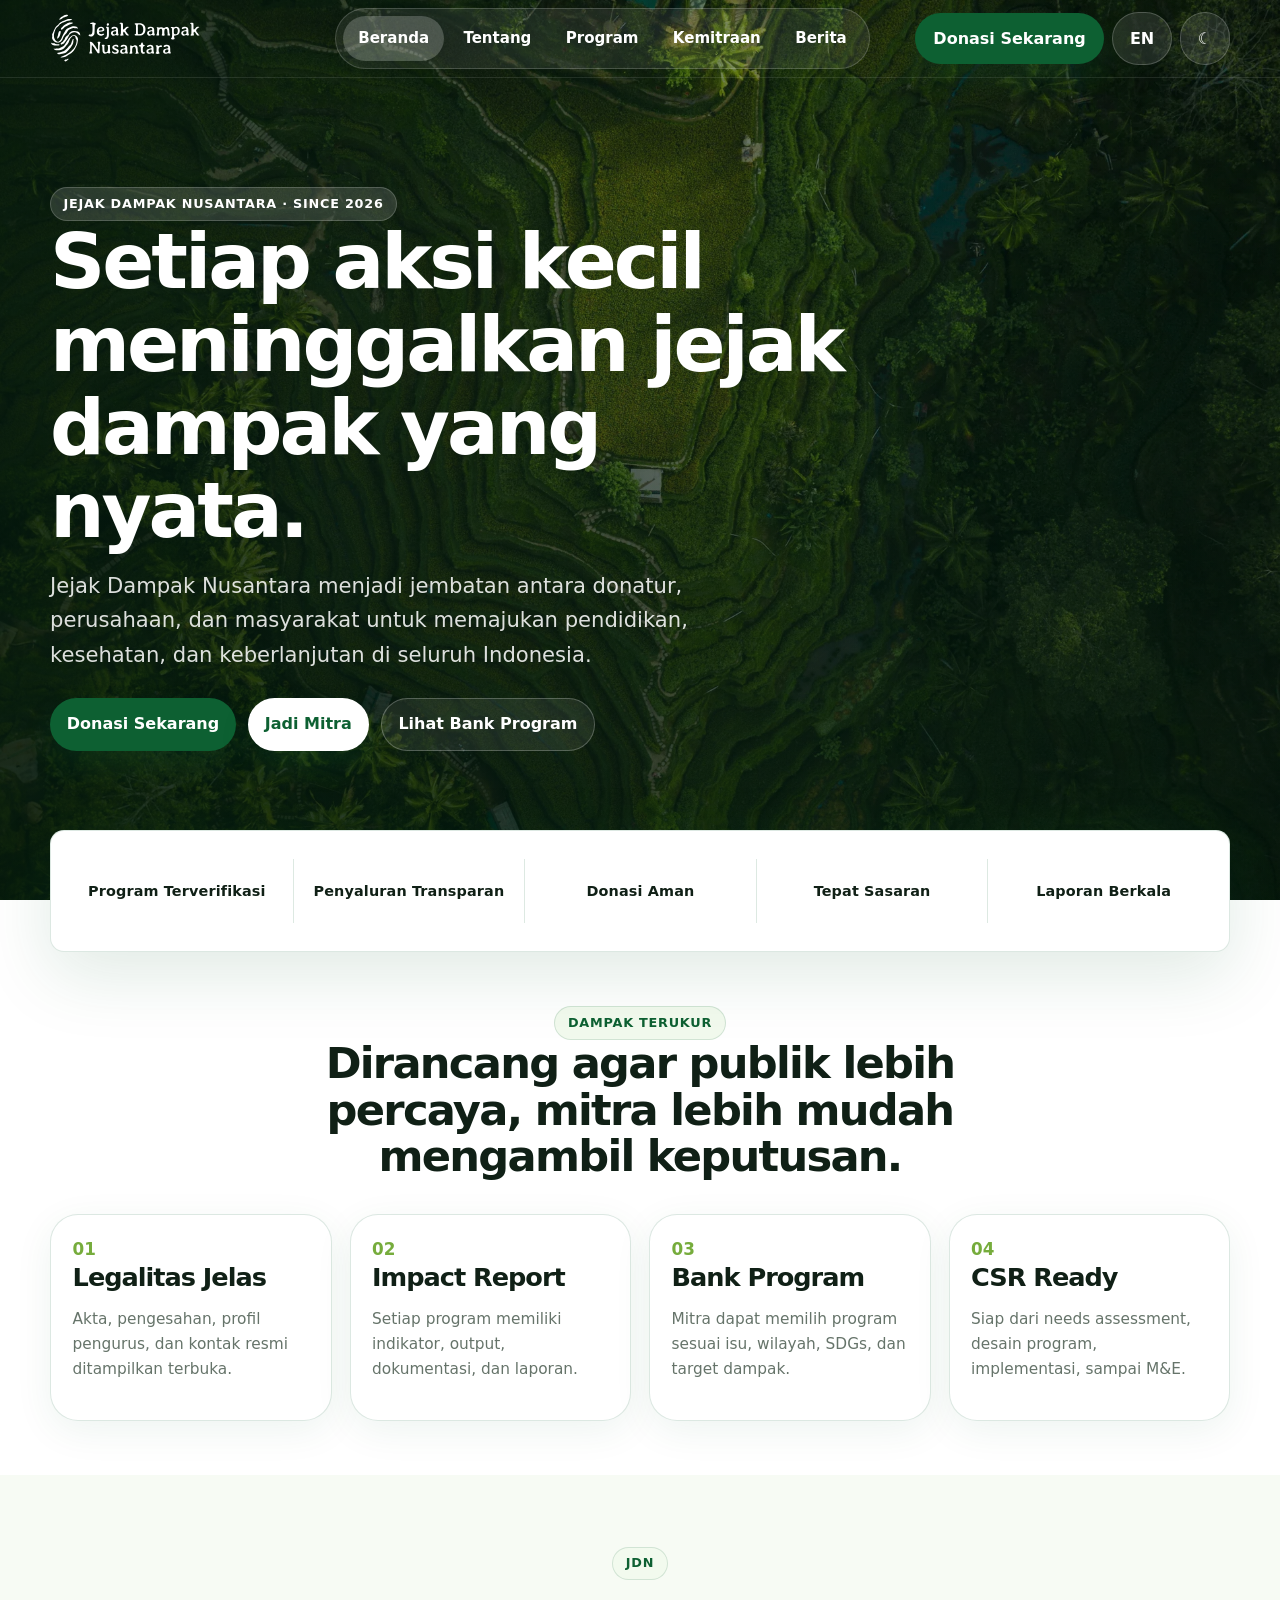
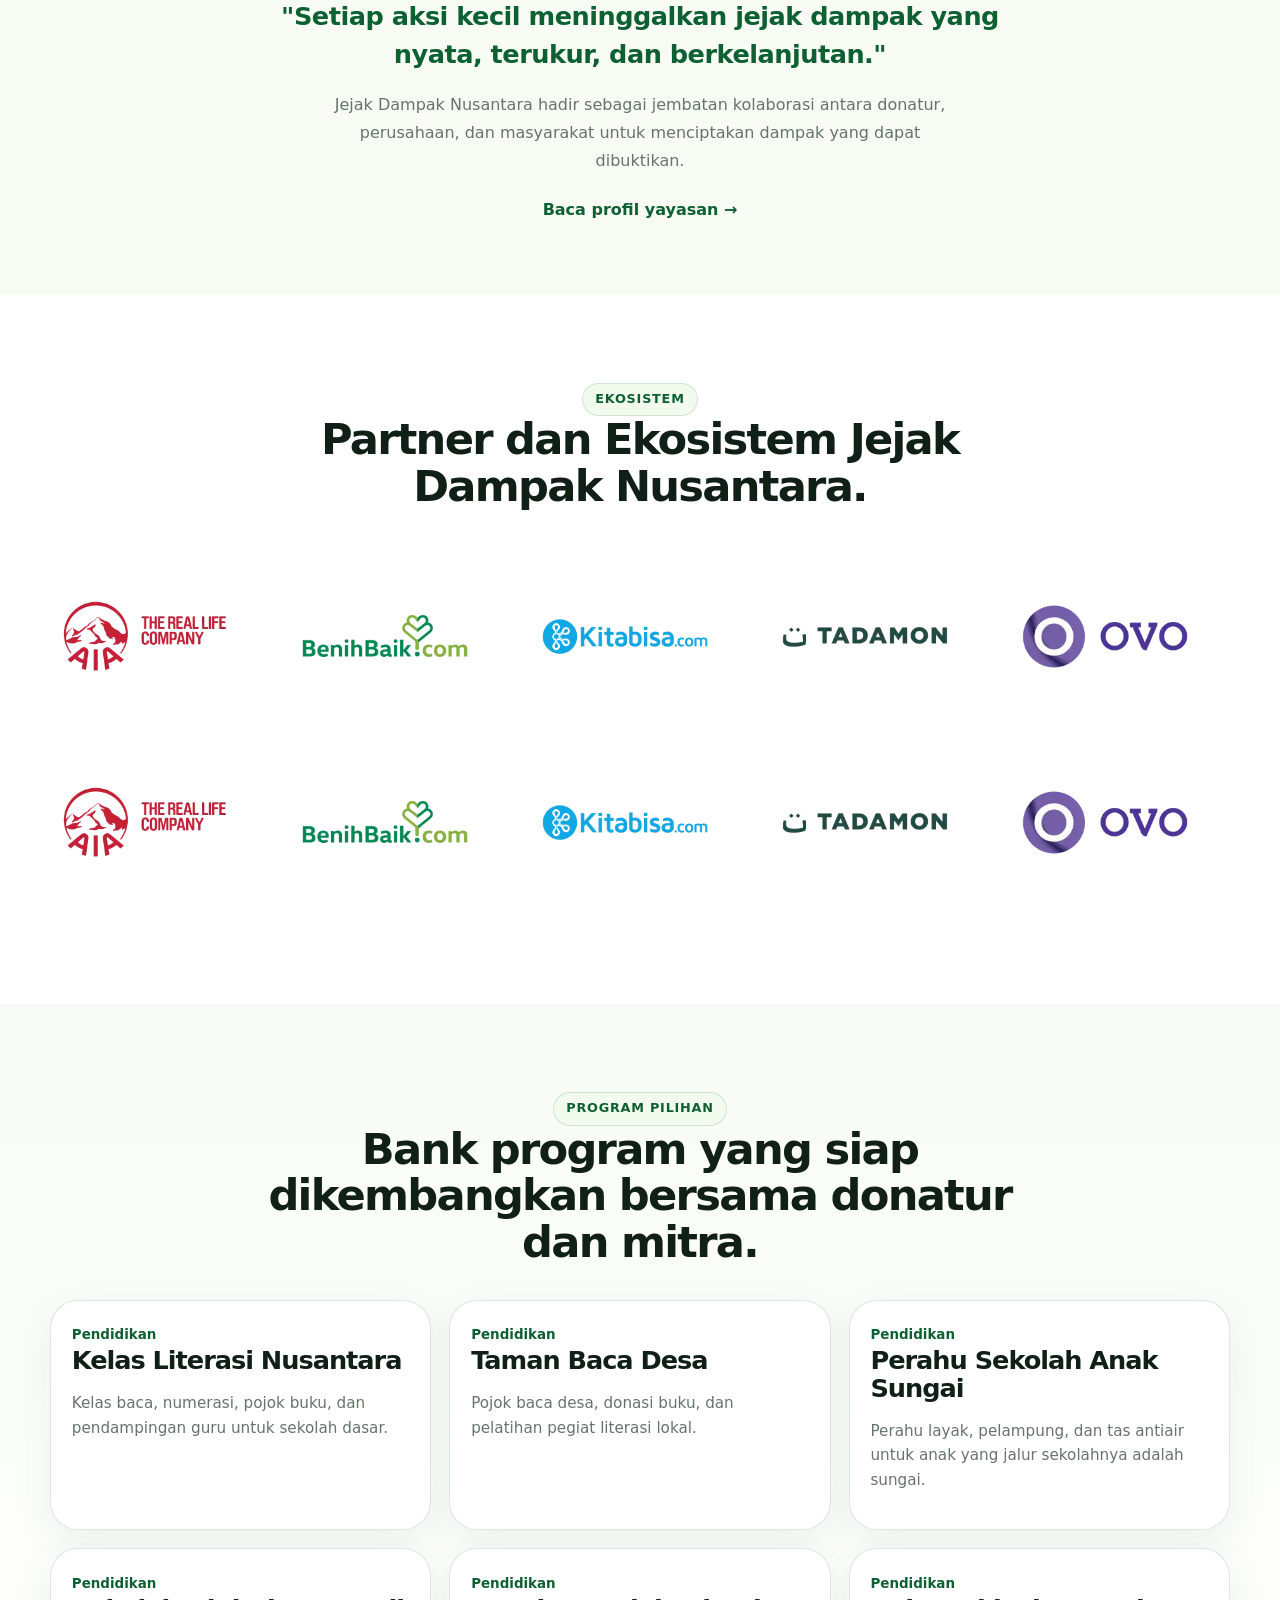
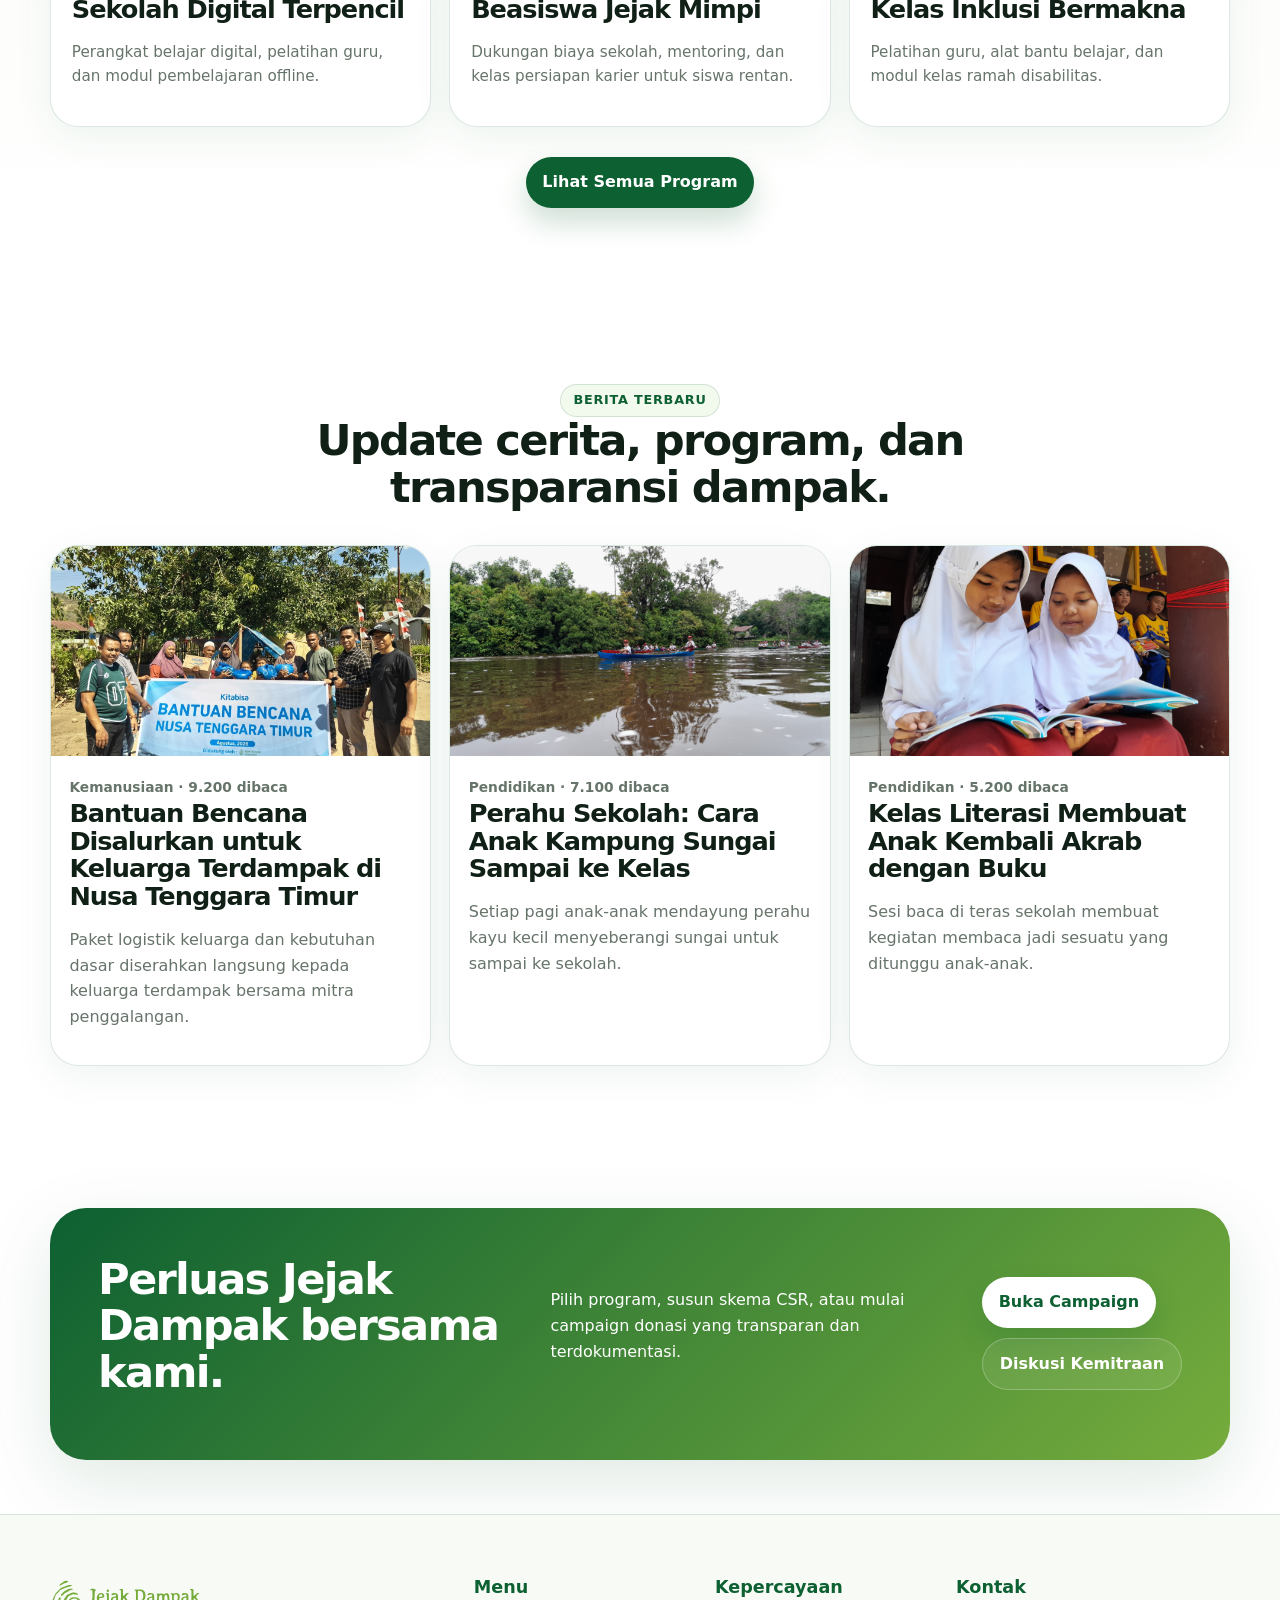
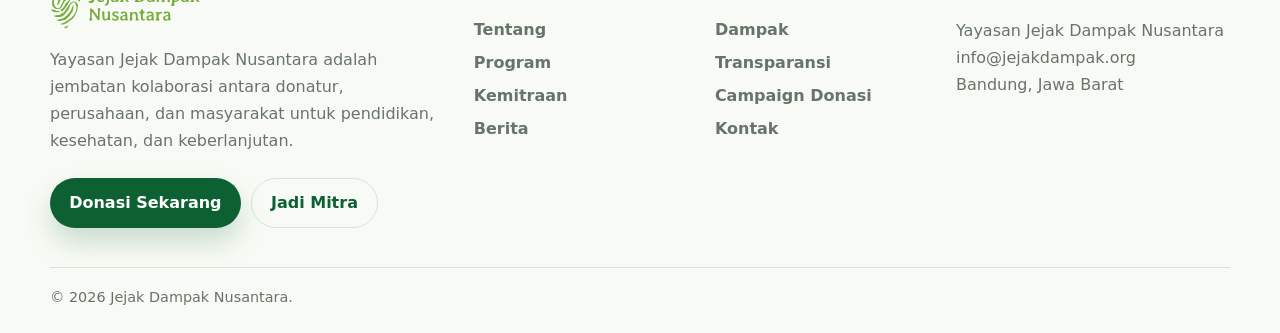
==== commit d3fac585: "update sesuai request" ====
--- a/index.html
+++ b/index.html
@@ -73,7 +73,7 @@
       </div>
     </section>
 
-    <section class="stats-floating">
+    <!-- <section class="stats-floating">
       <div class="container stats-card-wide">
         <div>
           <strong data-count="15" data-suffix="+">0</strong>
@@ -95,8 +95,31 @@
           <strong data-count="24" data-suffix="+">0</strong>
           <span data-i18n="partners">Mitra</span>
         </div>
-      </div>
-    </section>
+    </section> -->
+
+    <section class="stats-floating">
+  <div class="container stats-card-wide">
+    <div>
+      <strong data-i18n="verified-programs">Program Terverifikasi</strong>
+    </div>
+
+    <div>
+      <strong data-i18n="transparent-distribution">Penyaluran Transparan</strong>
+    </div>
+
+    <div>
+      <strong data-i18n="secure-donation">Donasi Aman</strong>
+    </div>
+
+    <div>
+      <strong data-i18n="targeted-distribution">Tepat Sasaran</strong>
+    </div>
+
+    <div>
+      <strong data-i18n="periodic-reports">Laporan Berkala</strong>
+    </div>
+  </div>
+</section>
 
     <section class="section compact" id="dampak">
       <div class="container section-head center">
@@ -142,7 +165,7 @@
       <div class="container">
         <div class="section-head center">
           <span class="eyebrow green" data-i18n="ecosystem">Ekosistem</span>
-          <h2 data-i18n="ecosystem-title">Partner dan Ekosistem JDN.</h2>
+          <h2 data-i18n="ecosystem-title">Partner dan Ekosistem Jejak Dampak Nusantara.</h2>
         </div>
         <div class="brand-marquee">
           <div class="brand-track" id="brandTrack1"></div>
--- a/assets/css/home.css
+++ b/assets/css/home.css
@@ -479,4 +479,33 @@
   .cloud-img {
     width: 300px;
   }
+}
+
+.stats-floating .stats-card-wide strong {
+  display: block;
+  color: var(--ink);
+  font-size: clamp(0.9rem, 1.1vw, 0.92rem);
+  font-weight: 900;
+  line-height: 1.4;
+  letter-spacing: 0.01em;
+  text-align: center;
+}
+
+.stats-floating .stats-card-wide > div {
+  display: flex;
+  min-height: 64px;
+  align-items: center;
+  justify-content: center;
+  padding: 0.75rem 1rem;
+}
+
+@media (max-width: 640px) {
+  .stats-floating .stats-card-wide strong {
+    font-size: 0.82rem;
+  }
+
+  .stats-floating .stats-card-wide > div {
+    min-height: 56px;
+    padding: 0.65rem 0.75rem;
+  }
 }
